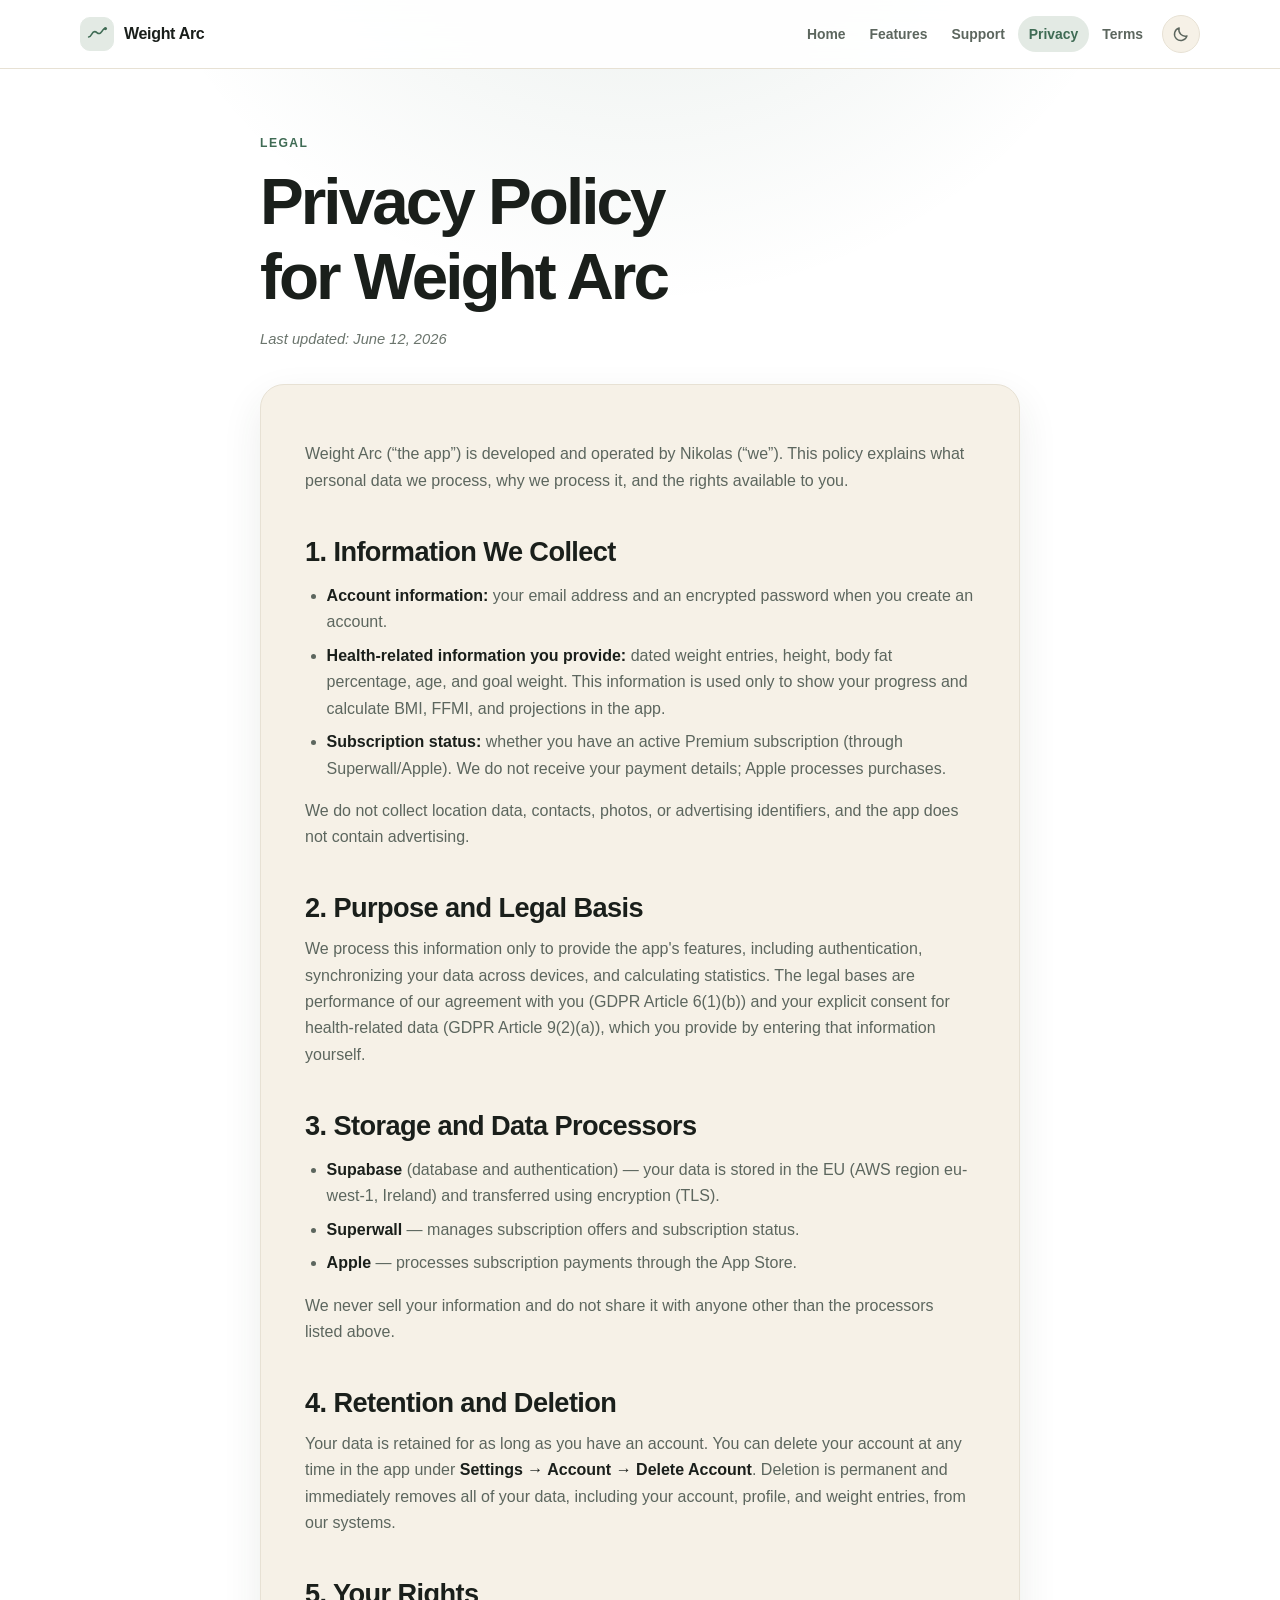
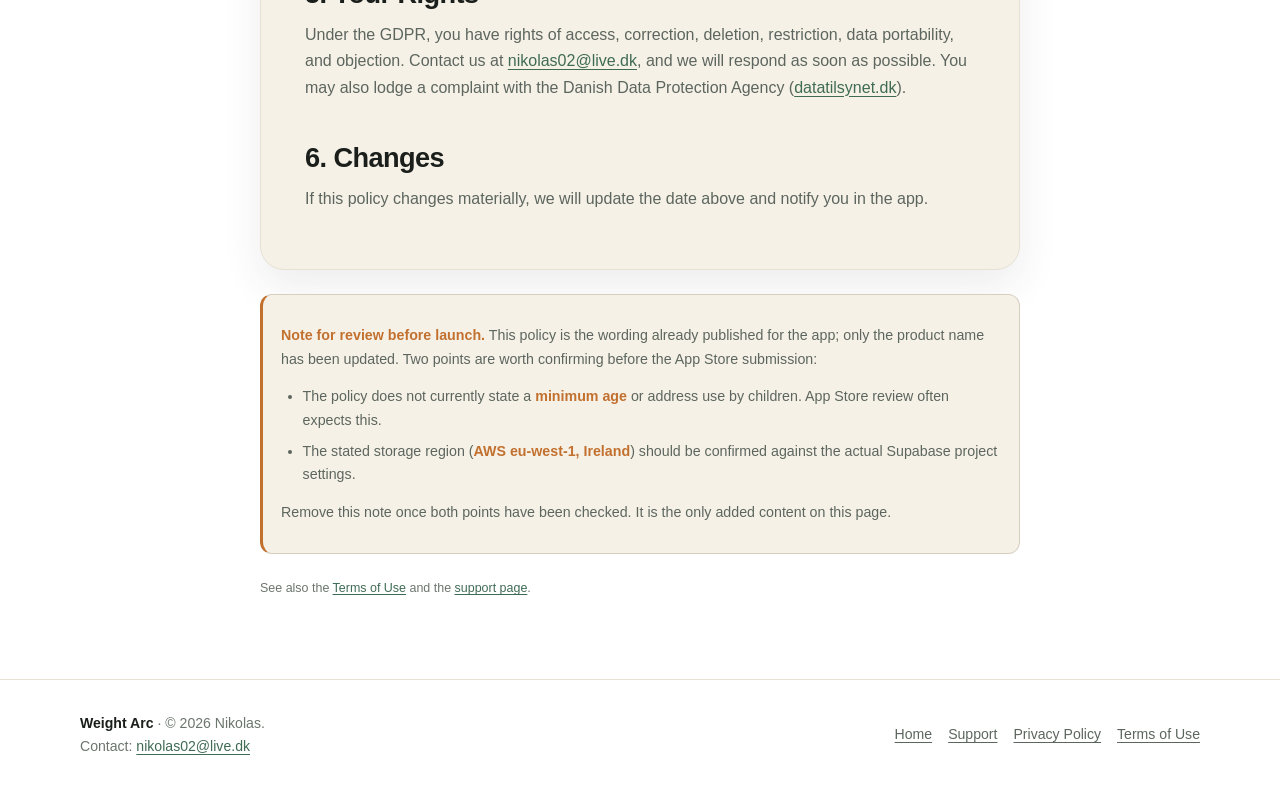
==== privacy/index.html @ 37444457 "Add static website for Weight Arc Builds the public site used for the four App Store Connect URL fie" ====
<!doctype html>
<html lang="en">
<head>
<meta charset="utf-8">
<meta name="viewport" content="width=device-width, initial-scale=1">

<title>Privacy Policy — Weight Arc</title>
<meta name="description" content="How Weight Arc collects, uses, stores and deletes your account information, weight entries and subscription status, and the rights you have over that data.">

<meta name="theme-color" content="#ffffff">
<link rel="canonical" href="https://winter1z.github.io/weight-tracker-website/privacy/">

<meta property="og:type" content="article">
<meta property="og:site_name" content="Weight Arc">
<meta property="og:title" content="Privacy Policy — Weight Arc">
<meta property="og:description" content="How Weight Arc collects, uses, stores and deletes your data, and the rights you have over it.">
<meta property="og:url" content="https://winter1z.github.io/weight-tracker-website/privacy/">
<meta property="og:image" content="https://winter1z.github.io/weight-tracker-website/assets/images/og-image.png">
<meta property="og:image:width" content="1200">
<meta property="og:image:height" content="630">
<meta property="og:image:alt" content="Weight Arc — a rising trend-line mark on a dark background.">

<meta name="twitter:card" content="summary_large_image">
<meta name="twitter:title" content="Privacy Policy — Weight Arc">
<meta name="twitter:description" content="How Weight Arc collects, uses, stores and deletes your data, and the rights you have over it.">
<meta name="twitter:image" content="https://winter1z.github.io/weight-tracker-website/assets/images/og-image.png">

<link rel="icon" href="../assets/images/favicon.svg" type="image/svg+xml">
<link rel="icon" href="../assets/images/favicon-32.png" sizes="32x32" type="image/png">
<link rel="apple-touch-icon" href="../assets/images/apple-touch-icon.png">

<link rel="stylesheet" href="../assets/css/styles.css">

<script>
  (function () {
    try {
      var t = localStorage.getItem("weight-arc-theme");
      if (t === "light" || t === "dark") {
        document.documentElement.setAttribute("data-theme", t);
        var m = document.querySelector('meta[name="theme-color"]');
        if (m) m.setAttribute("content", t === "dark" ? "#0a0c0b" : "#ffffff");
      }
    } catch (e) {}
  })();
</script>
</head>
<body>

<a class="skip-link" href="#main-content">Skip to content</a>

<header class="site-header">
  <div class="header-inner">
    <a class="brand" href="../" aria-label="Weight Arc home">
      <span class="brand-mark" aria-hidden="true">
        <svg viewBox="0 0 40 40" role="presentation">
          <path class="mark-line" d="M6 25 C11 25 11 16 16 16 S21 22 26 18 S30 10 34 11"></path>
          <circle class="mark-dot" cx="34" cy="11" r="2.7"></circle>
        </svg>
      </span>
      <span>Weight Arc</span>
    </a>

    <div class="header-actions">
      <nav class="site-nav" aria-label="Primary">
        <a href="../">Home</a>
        <a href="../#features">Features</a>
        <a href="../support/">Support</a>
        <a href="./" aria-current="page">Privacy</a>
        <a href="../terms/">Terms</a>
      </nav>
      <button class="theme-toggle" type="button" hidden aria-pressed="false" aria-label="Switch to dark appearance">
        <svg class="icon-moon" viewBox="0 0 24 24" aria-hidden="true">
          <path d="M20 14.5A8.5 8.5 0 0 1 9.5 4a8.5 8.5 0 1 0 10.5 10.5z"></path>
        </svg>
        <svg class="icon-sun" viewBox="0 0 24 24" aria-hidden="true">
          <circle cx="12" cy="12" r="4.2"></circle>
          <path d="M12 2.4v2.2M12 19.4v2.2M4.2 12H2M22 12h-2.2M5.9 5.9 4.4 4.4M19.6 19.6l-1.5-1.5M18.1 5.9l1.5-1.5M4.4 19.6l1.5-1.5"></path>
        </svg>
      </button>
    </div>
  </div>
</header>

<main id="main-content" class="prose">

  <p class="eyebrow">Legal</p>
  <h1>Privacy Policy for Weight Arc</h1>
  <!-- CONFIG: privacyEffectiveDate -->
  <p class="updated"><em>Last updated: June 12, 2026</em></p>

  <div class="prose-body">
    <p>
      Weight Arc (&ldquo;the app&rdquo;) is developed and operated by Nikolas
      (&ldquo;we&rdquo;). This policy explains what personal data we process, why
      we process it, and the rights available to you.
    </p>

    <h2>1. Information We Collect</h2>
    <ul>
      <li>
        <strong>Account information:</strong> your email address and an
        encrypted password when you create an account.
      </li>
      <li>
        <strong>Health-related information you provide:</strong> dated weight
        entries, height, body fat percentage, age, and goal weight. This
        information is used only to show your progress and calculate BMI, FFMI,
        and projections in the app.
      </li>
      <li>
        <strong>Subscription status:</strong> whether you have an active Premium
        subscription (through Superwall/Apple). We do not receive your payment
        details; Apple processes purchases.
      </li>
    </ul>
    <p>
      We do not collect location data, contacts, photos, or advertising
      identifiers, and the app does not contain advertising.
    </p>

    <h2>2. Purpose and Legal Basis</h2>
    <p>
      We process this information only to provide the app's features, including
      authentication, synchronizing your data across devices, and calculating
      statistics. The legal bases are performance of our agreement with you
      (GDPR Article 6(1)(b)) and your explicit consent for health-related data
      (GDPR Article 9(2)(a)), which you provide by entering that information
      yourself.
    </p>

    <h2>3. Storage and Data Processors</h2>
    <ul>
      <li>
        <strong>Supabase</strong> (database and authentication) — your data is
        stored in the EU (AWS region eu-west-1, Ireland) and transferred using
        encryption (TLS).
      </li>
      <li>
        <strong>Superwall</strong> — manages subscription offers and
        subscription status.
      </li>
      <li>
        <strong>Apple</strong> — processes subscription payments through the App
        Store.
      </li>
    </ul>
    <p>
      We never sell your information and do not share it with anyone other than
      the processors listed above.
    </p>

    <h2>4. Retention and Deletion</h2>
    <p>
      Your data is retained for as long as you have an account. You can delete
      your account at any time in the app under
      <strong>Settings &rarr; Account &rarr; Delete Account</strong>. Deletion is
      permanent and immediately removes all of your data, including your account,
      profile, and weight entries, from our systems.
    </p>

    <h2>5. Your Rights</h2>
    <p>
      Under the GDPR, you have rights of access, correction, deletion,
      restriction, data portability, and objection. Contact us at
      <a href="mailto:nikolas02@live.dk">nikolas02@live.dk</a>, and we will
      respond as soon as possible. You may also lodge a complaint with the Danish
      Data Protection Agency
      (<a href="https://www.datatilsynet.dk" rel="noopener">datatilsynet.dk</a>).
    </p>

    <h2>6. Changes</h2>
    <p>
      If this policy changes materially, we will update the date above and notify
      you in the app.
    </p>
  </div>

  <!--
    REVIEW NOTE — visible on purpose. This wording is carried over from the
    policy already published by the app's `legal` Supabase function, with only
    the product name updated. The gaps listed below were NOT invented here,
    because inventing them would create claims the app does not support.
  -->
  <div class="review-note">
    <p>
      <strong>Note for review before launch.</strong> This policy is the wording
      already published for the app; only the product name has been updated. Two
      points are worth confirming before the App Store submission:
    </p>
    <ul>
      <li>
        The policy does not currently state a <strong>minimum age</strong> or
        address use by children. App Store review often expects this.
      </li>
      <li>
        The stated storage region (<strong>AWS eu-west-1, Ireland</strong>)
        should be confirmed against the actual Supabase project settings.
      </li>
    </ul>
    <p>
      Remove this note once both points have been checked. It is the only added
      content on this page.
    </p>
  </div>

  <p class="figure-note" style="text-align: left; margin-top: 24px;">
    See also the <a href="../terms/">Terms of Use</a> and the
    <a href="../support/">support page</a>.
  </p>

</main>

<footer class="site-footer">
  <div class="footer-inner">
    <!-- CONFIG: appName, developerName, copyrightYear, supportEmail -->
    <p class="copyright">
      <span class="footer-brand">Weight Arc</span> &middot; &copy; 2026 Nikolas.<br>
      Contact: <a href="mailto:nikolas02@live.dk?subject=Weight%20Arc%20Support%20Request">nikolas02@live.dk</a>
    </p>
    <nav class="footer-links" aria-label="Footer">
      <a href="../">Home</a>
      <a href="../support/">Support</a>
      <a href="./">Privacy Policy</a>
      <a href="../terms/">Terms of Use</a>
    </nav>
  </div>
</footer>

<script src="../assets/js/site.js" defer></script>
</body>
</html>
---- assets/css/styles.css ----
/* ==========================================================================
   Weight Arc — shared design system
   --------------------------------------------------------------------------
   Colour tokens, radii and spacing are taken from the app's own theme file
   (constants/theme.ts) so the site reads as the same product as the app.

   Theming strategy:
     :root                      -> light palette (default)
     prefers-color-scheme: dark -> dark palette, unless the visitor has
                                   explicitly chosen light via the toggle
     [data-theme="…"]           -> explicit visitor choice, always wins
   The site is fully styled and readable with JavaScript disabled; the toggle
   is progressive enhancement only.
   ========================================================================== */

/* --------------------------------------------------------------------------
   1. Design tokens
   -------------------------------------------------------------------------- */

:root {
  color-scheme: light;

  /* Light palette — app LightColors: white + warm sand, Nordic pine accent */
  --bg: #ffffff;
  --surface: #f6f1e7;          /* app card: light sand/beige */
  --surface-raised: #eef3ef;
  --accent: #3f6b54;           /* app accent: nordic pine */
  --accent-hover: #315842;
  --accent-soft: #e3eae4;      /* app accentMuted */
  --accent-line: #5c8a70;      /* app accentLight: chart line */
  --on-accent: #ffffff;
  --sage: #748c7c;
  --text: #1a1f1b;
  --muted: #5c665e;            /* app textSecondary */
  --quiet: #6b756d;
  --border: #e7e1d4;           /* app border */
  --border-strong: #d6cfbf;
  --warning: #c2702e;
  --glow: rgba(63, 107, 84, 0.14);
  --shadow: 0 16px 40px rgba(45, 55, 48, 0.09);
  --shadow-lift: 0 22px 55px rgba(45, 55, 48, 0.13);

  /* Radii — app Radius scale (8 / 12 / 16 / 24) */
  --radius-sm: 8px;
  --radius-md: 12px;
  --radius-lg: 16px;
  --radius-xl: 24px;
  --radius-pill: 999px;

  /* Spacing — app Spacing scale (4 / 8 / 16 / 24 / 32 / 48) */
  --space-xs: 4px;
  --space-sm: 8px;
  --space-md: 16px;
  --space-lg: 24px;
  --space-xl: 32px;
  --space-xxl: 48px;

  --page: 1120px;
  --prose: 760px;

  --font: -apple-system, BlinkMacSystemFont, "SF Pro Display", "Segoe UI",
    Roboto, "Helvetica Neue", Arial, sans-serif;
}

/* Dark palette — app DarkColors: near-black with a hint of green, mint accent */
@media (prefers-color-scheme: dark) {
  :root:not([data-theme="light"]) {
    color-scheme: dark;
    --bg: #0a0c0b;
    --surface: #121613;
    --surface-raised: #172019;
    --accent: #5fd68a;
    --accent-hover: #78e39c;
    --accent-soft: #16271d;
    --accent-line: #5fd68a;
    --on-accent: #07100a;
    --sage: #9bc4a8;
    --text: #f2f4f2;
    --muted: #9aa49c;
    --quiet: #8a948c;
    --border: #263029;
    --border-strong: #334036;
    --warning: #e8975f;
    --glow: rgba(95, 214, 138, 0.28);
    --shadow: 0 18px 50px rgba(0, 0, 0, 0.34);
    --shadow-lift: 0 24px 60px rgba(0, 0, 0, 0.45);
  }
}

:root[data-theme="dark"] {
  color-scheme: dark;
  --bg: #0a0c0b;
  --surface: #121613;
  --surface-raised: #172019;
  --accent: #5fd68a;
  --accent-hover: #78e39c;
  --accent-soft: #16271d;
  --accent-line: #5fd68a;
  --on-accent: #07100a;
  --sage: #9bc4a8;
  --text: #f2f4f2;
  --muted: #9aa49c;
  --quiet: #8a948c;
  --border: #263029;
  --border-strong: #334036;
  --warning: #e8975f;
  --glow: rgba(95, 214, 138, 0.28);
  --shadow: 0 18px 50px rgba(0, 0, 0, 0.34);
  --shadow-lift: 0 24px 60px rgba(0, 0, 0, 0.45);
}

/* --------------------------------------------------------------------------
   2. Base
   -------------------------------------------------------------------------- */

*,
*::before,
*::after {
  box-sizing: border-box;
}

html {
  -webkit-text-size-adjust: 100%;
  scroll-behavior: smooth;
  scroll-padding-top: 84px;
}

body {
  margin: 0;
  min-height: 100vh;
  background:
    radial-gradient(circle at 50% -10%, var(--glow), transparent 34rem),
    var(--bg);
  color: var(--text);
  font-family: var(--font);
  font-size: 16px;
  line-height: 1.65;
  text-rendering: optimizeLegibility;
  -webkit-font-smoothing: antialiased;
}

img,
svg {
  display: block;
  max-width: 100%;
}

a {
  color: var(--accent);
  text-underline-offset: 0.2em;
}

a:hover {
  color: var(--sage);
}

/* Visible keyboard focus on every interactive element */
a:focus-visible,
button:focus-visible,
summary:focus-visible,
[tabindex]:focus-visible {
  outline: 3px solid var(--accent);
  outline-offset: 3px;
  border-radius: var(--radius-sm);
}

::selection {
  background: var(--accent-soft);
  color: var(--text);
}

.skip-link {
  position: fixed;
  top: 10px;
  left: 10px;
  z-index: 50;
  padding: 10px 14px;
  border-radius: var(--radius-md);
  background: var(--accent);
  color: var(--on-accent);
  font-weight: 700;
  text-decoration: none;
  transform: translateY(-180%);
}

.skip-link:focus {
  color: var(--on-accent);
  transform: translateY(0);
}

.visually-hidden {
  position: absolute;
  width: 1px;
  height: 1px;
  margin: -1px;
  padding: 0;
  overflow: hidden;
  clip: rect(0 0 0 0);
  clip-path: inset(50%);
  white-space: nowrap;
}

/* --------------------------------------------------------------------------
   3. Typography
   -------------------------------------------------------------------------- */

h1,
h2,
h3 {
  color: var(--text);
  line-height: 1.14;
  text-wrap: balance;
}

h1 {
  margin: 0;
  font-size: clamp(2.25rem, 7vw, 4.1rem);
  font-weight: 650;
  letter-spacing: -0.045em;
}

h2 {
  margin: 2.6rem 0 0.8rem;
  font-size: clamp(1.35rem, 3vw, 1.7rem);
  font-weight: 680;
  letter-spacing: -0.022em;
}

h3 {
  margin: 0 0 0.4rem;
  font-size: 1.02rem;
  font-weight: 720;
  letter-spacing: -0.012em;
}

p {
  margin: 0.8rem 0;
}

ul,
ol {
  padding-left: 1.35rem;
}

li + li {
  margin-top: 0.45rem;
}

strong {
  color: var(--text);
  font-weight: 680;
}

.eyebrow {
  margin: 0 0 12px;
  color: var(--accent);
  font-size: 0.76rem;
  font-weight: 800;
  letter-spacing: 0.12em;
  text-transform: uppercase;
}

.lede {
  max-width: 62ch;
  margin: 22px 0 0;
  color: var(--muted);
  font-size: clamp(1.05rem, 2.2vw, 1.2rem);
}

.updated {
  color: var(--quiet);
  font-size: 0.92rem;
}

/* --------------------------------------------------------------------------
   4. Header & navigation
   -------------------------------------------------------------------------- */

.site-header {
  position: sticky;
  top: 0;
  z-index: 20;
  border-bottom: 1px solid var(--border);
  background: color-mix(in srgb, var(--bg) 88%, transparent);
  backdrop-filter: blur(18px);
}

@supports not (background: color-mix(in srgb, red 50%, blue)) {
  .site-header {
    background: var(--bg);
  }
}

.header-inner {
  width: min(calc(100% - 32px), var(--page));
  min-height: 68px;
  margin: 0 auto;
  display: flex;
  align-items: center;
  justify-content: space-between;
  gap: var(--space-lg);
}

.brand {
  display: inline-flex;
  align-items: center;
  gap: 10px;
  color: var(--text);
  font-weight: 720;
  letter-spacing: -0.02em;
  text-decoration: none;
  white-space: nowrap;
}

.brand:hover {
  color: var(--text);
}

.brand-mark {
  display: grid;
  width: 34px;
  height: 34px;
  flex: 0 0 auto;
  place-items: center;
  border: 1px solid var(--accent-soft);
  border-radius: 10px;
  background: var(--accent-soft);
}

.brand-mark svg {
  width: 24px;
  height: 24px;
}

.mark-line {
  fill: none;
  stroke: var(--accent);
  stroke-width: 2.6;
  stroke-linecap: round;
  stroke-linejoin: round;
}

.mark-dot {
  fill: var(--accent);
}

.header-actions {
  display: flex;
  align-items: center;
  gap: var(--space-sm);
}

/* Scrolling pill nav — works with zero JavaScript on every screen size */
.site-nav {
  display: flex;
  align-items: center;
  gap: 2px;
}

.site-nav a {
  padding: 7px 11px;
  border-radius: var(--radius-pill);
  color: var(--muted);
  font-size: 0.87rem;
  font-weight: 650;
  text-decoration: none;
  white-space: nowrap;
}

.site-nav a:hover {
  background: var(--surface);
  color: var(--text);
}

.site-nav a[aria-current="page"] {
  background: var(--accent-soft);
  color: var(--accent);
}

.theme-toggle {
  display: grid;
  width: 38px;
  height: 38px;
  flex: 0 0 auto;
  place-items: center;
  padding: 0;
  border: 1px solid var(--border);
  border-radius: var(--radius-pill);
  background: var(--surface);
  color: var(--muted);
  cursor: pointer;
}

.theme-toggle:hover {
  border-color: var(--border-strong);
  color: var(--text);
}

.theme-toggle svg {
  width: 18px;
  height: 18px;
  fill: none;
  stroke: currentColor;
  stroke-width: 1.9;
  stroke-linecap: round;
  stroke-linejoin: round;
}

.theme-toggle[hidden] {
  display: none;
}

/* Only one of the two icons is shown, depending on the resolved theme */
.icon-sun {
  display: none;
}

:root[data-theme="dark"] .icon-sun {
  display: block;
}

:root[data-theme="dark"] .icon-moon {
  display: none;
}

@media (prefers-color-scheme: dark) {
  :root:not([data-theme="light"]) .icon-sun {
    display: block;
  }

  :root:not([data-theme="light"]) .icon-moon {
    display: none;
  }
}

/* --------------------------------------------------------------------------
   5. Layout
   -------------------------------------------------------------------------- */

main {
  width: min(calc(100% - 32px), var(--page));
  margin: 0 auto;
  padding: 56px 0 80px;
}

main.prose {
  width: min(calc(100% - 32px), var(--prose));
}

.section {
  padding-top: clamp(56px, 9vw, 92px);
}

.section-heading {
  max-width: 66ch;
}

.section-heading h2 {
  margin-top: 0;
  font-size: clamp(1.85rem, 4.5vw, 2.9rem);
  font-weight: 650;
  letter-spacing: -0.035em;
}

.section-heading p {
  color: var(--muted);
  font-size: 1.03rem;
}

/* --------------------------------------------------------------------------
   6. Buttons
   -------------------------------------------------------------------------- */

.hero-actions {
  display: flex;
  flex-wrap: wrap;
  align-items: center;
  gap: 12px;
  margin-top: 30px;
}

.button {
  display: inline-flex;
  min-height: 48px;
  align-items: center;
  justify-content: center;
  padding: 11px 20px;
  border: 1px solid var(--border);
  border-radius: 14px;
  background: var(--surface);
  color: var(--text);
  font-weight: 700;
  text-decoration: none;
}

.button:hover {
  border-color: var(--sage);
  background: var(--surface-raised);
  color: var(--text);
}

.button.primary {
  border-color: var(--accent);
  background: var(--accent);
  color: var(--on-accent);
}

.button.primary:hover {
  border-color: var(--accent-hover);
  background: var(--accent-hover);
  color: var(--on-accent);
}

/*
  Non-clickable App Store status label. The app has no public App Store URL
  yet, so the site never renders a fake store link.
  CONFIG: when the listing goes live, replace the `.store-badge` span in
  index.html with a real <a class="button primary"> — see README.
*/
.store-badge {
  display: inline-flex;
  min-height: 48px;
  align-items: center;
  gap: 9px;
  padding: 11px 20px;
  border: 1px dashed var(--border-strong);
  border-radius: 14px;
  background: var(--surface);
  color: var(--muted);
  font-weight: 700;
}

.store-badge svg {
  width: 17px;
  height: 17px;
  flex: 0 0 auto;
  fill: currentColor;
}

/* --------------------------------------------------------------------------
   7. Hero
   -------------------------------------------------------------------------- */

.hero {
  display: grid;
  grid-template-columns: 1fr;
  align-items: center;
  gap: clamp(36px, 6vw, 80px);
}

.hero-copy {
  padding: 8px 0;
}

.hero-app-icon {
  display: grid;
  width: 68px;
  height: 68px;
  place-items: center;
  margin-bottom: var(--space-lg);
  border: 1px solid var(--border);
  border-radius: 18px;
  background: var(--accent-soft);
  box-shadow: var(--shadow);
}

.hero-app-icon svg {
  width: 44px;
  height: 44px;
}

/* Illustrative trend card — clearly labelled, never presented as a screenshot */
.signal-card {
  position: relative;
  min-height: 352px;
  overflow: hidden;
  padding: 26px;
  border: 1px solid var(--border);
  border-radius: 28px;
  background: linear-gradient(150deg, var(--surface-raised), var(--surface));
  box-shadow: var(--shadow-lift);
}

.signal-card::after {
  content: "";
  position: absolute;
  inset: auto -20% -45% 20%;
  height: 270px;
  border-radius: 50%;
  background: var(--glow);
  filter: blur(45px);
}

.signal-label {
  color: var(--muted);
  font-size: 0.76rem;
  font-weight: 750;
  letter-spacing: 0.09em;
}

.signal-value {
  margin-top: 6px;
  font-size: clamp(3.4rem, 10vw, 5.6rem);
  line-height: 1;
  font-weight: 560;
  letter-spacing: -0.06em;
  font-variant-numeric: tabular-nums;
}

.signal-unit {
  color: var(--muted);
  font-size: 1.05rem;
  font-weight: 500;
  letter-spacing: 0;
}

.signal-trend {
  margin-top: 10px;
  color: var(--accent);
  font-size: 0.9rem;
  font-weight: 700;
}

.signal-chart {
  position: absolute;
  z-index: 1;
  inset: auto 22px 26px;
  /* The gradient stops use currentColor, which resolves against the <svg>
     itself — the gradient lives in <defs> and does not inherit from <g>. */
  color: var(--accent-line);
}

.signal-chart .line {
  fill: none;
  stroke: var(--accent-line);
  stroke-width: 3;
  stroke-linecap: round;
  stroke-linejoin: round;
}

.signal-chart .area {
  fill: url(#signal-fill);
  stroke: none;
}

.signal-chart .point {
  fill: var(--accent-line);
  stroke: var(--surface);
  stroke-width: 3;
}

.figure-note {
  margin: 12px 0 0;
  color: var(--quiet);
  font-size: 0.78rem;
  text-align: center;
}

/* --------------------------------------------------------------------------
   8. Cards & grids
   -------------------------------------------------------------------------- */

.feature-grid {
  display: grid;
  grid-template-columns: 1fr;
  gap: 14px;
  margin-top: 32px;
}

.feature {
  padding: 24px;
  border: 1px solid var(--border);
  border-radius: var(--radius-xl);
  background: var(--surface);
}

.feature-icon {
  display: grid;
  width: 40px;
  height: 40px;
  place-items: center;
  margin-bottom: 20px;
  border-radius: var(--radius-md);
  background: var(--accent-soft);
}

.feature-icon svg {
  width: 21px;
  height: 21px;
  fill: none;
  stroke: var(--accent);
  stroke-width: 2;
  stroke-linecap: round;
  stroke-linejoin: round;
}

.feature p {
  margin-bottom: 0;
  color: var(--muted);
  font-size: 0.94rem;
}

.tag {
  display: inline-block;
  margin-left: 8px;
  padding: 2px 9px;
  border-radius: var(--radius-pill);
  background: var(--accent-soft);
  color: var(--accent);
  font-size: 0.66rem;
  font-weight: 800;
  letter-spacing: 0.07em;
  text-transform: uppercase;
  vertical-align: middle;
}

/* Steps */
.step-grid {
  display: grid;
  grid-template-columns: 1fr;
  gap: 14px;
  margin-top: 32px;
  padding: 0;
  list-style: none;
  counter-reset: step;
}

.step {
  position: relative;
  padding: 24px;
  border: 1px solid var(--border);
  border-radius: var(--radius-xl);
  background: var(--surface);
}

.step-index {
  display: inline-grid;
  width: 32px;
  height: 32px;
  place-items: center;
  margin-bottom: 18px;
  border-radius: 10px;
  background: var(--accent-soft);
  color: var(--accent);
  font-size: 0.8rem;
  font-weight: 800;
  font-variant-numeric: tabular-nums;
}

.step p {
  margin-bottom: 0;
  color: var(--muted);
  font-size: 0.94rem;
}

/* Screenshot placeholders — no <img> is rendered until real files exist,
   so the published page never shows a broken image. */
.shot-grid {
  display: grid;
  grid-template-columns: 1fr;
  gap: 18px;
  margin-top: 32px;
}

.shot {
  display: flex;
  width: 100%;
  max-width: 280px;
  align-items: center;
  justify-content: center;
  margin: 0 auto;
  /* Deliberately not the 390:844 phone ratio — these are placeholders, and
     full-height phone frames would leave a very long empty page on mobile.
     Real screenshots use .shot-image and keep their own aspect ratio. */
  aspect-ratio: 3 / 4;
  padding: 20px;
  border: 1px dashed var(--border-strong);
  border-radius: 34px;
  background:
    linear-gradient(var(--glow) 1px, transparent 1px),
    linear-gradient(90deg, var(--glow) 1px, transparent 1px),
    var(--surface);
  background-size: 28px 28px;
  text-align: center;
}

.shot-inner {
  max-width: 100%;
}

.shot-screen {
  display: block;
  color: var(--text);
  font-size: 0.98rem;
  font-weight: 700;
}

.shot-file {
  display: block;
  margin-top: 8px;
  overflow-wrap: anywhere;
  color: var(--quiet);
  font-family: ui-monospace, SFMono-Regular, "SF Mono", Menlo, Consolas, monospace;
  font-size: 0.74rem;
}

/* Real screenshots, once dropped in, use this class instead of .shot */
.shot-image {
  width: 100%;
  height: auto;
  border: 1px solid var(--border);
  border-radius: 34px;
  box-shadow: var(--shadow-lift);
}

.note {
  margin-top: 20px;
  padding: 14px 18px;
  border: 1px solid var(--border);
  border-left: 3px solid var(--accent);
  border-radius: var(--radius-md);
  background: var(--surface);
  color: var(--muted);
  font-size: 0.9rem;
}

.note p {
  margin: 0;
}

.note p + p {
  margin-top: 0.6rem;
}

/* Split callouts */
.split-section {
  display: grid;
  grid-template-columns: 1fr;
  gap: 16px;
}

.callout {
  padding: clamp(24px, 5vw, 40px);
  border: 1px solid var(--border);
  border-radius: var(--radius-xl);
  background: var(--surface);
}

.callout h2 {
  margin-top: 0;
  font-size: clamp(1.35rem, 3vw, 1.75rem);
}

.callout p {
  color: var(--muted);
}

.callout ul {
  color: var(--muted);
  font-size: 0.94rem;
}

.callout .button {
  margin-top: 12px;
  background: var(--bg);
}

/* --------------------------------------------------------------------------
   9. Prose pages (privacy / terms)
   -------------------------------------------------------------------------- */

.prose-body {
  margin-top: 32px;
  padding: clamp(22px, 5vw, 44px);
  border: 1px solid var(--border);
  border-radius: var(--radius-xl);
  background: var(--surface);
  box-shadow: var(--shadow);
}

.prose-body > h2:first-child {
  margin-top: 0;
}

.prose-body p,
.prose-body li {
  color: var(--muted);
}

.prose-body h2 {
  color: var(--text);
}

.review-note {
  margin: 24px 0 0;
  padding: 16px 18px;
  border: 1px solid var(--border-strong);
  border-left: 3px solid var(--warning);
  border-radius: var(--radius-md);
  background: var(--surface);
  color: var(--muted);
  font-size: 0.89rem;
}

.review-note strong {
  color: var(--warning);
}

/* --------------------------------------------------------------------------
   10. Support page
   -------------------------------------------------------------------------- */

.support-hero {
  display: grid;
  grid-template-columns: 1fr;
  align-items: end;
  gap: 32px;
}

.contact-card {
  padding: 24px;
  border: 1px solid var(--border);
  border-radius: var(--radius-xl);
  background: var(--surface);
}

.contact-card p {
  margin-bottom: 0;
  color: var(--muted);
  font-size: 0.9rem;
}

.contact-address {
  display: block;
  overflow-wrap: anywhere;
  color: var(--accent);
  font-size: 1.05rem;
  font-weight: 720;
}

.faq-grid {
  display: grid;
  grid-template-columns: 1fr;
  gap: 12px;
  margin-top: 30px;
}

details {
  padding: 0 20px;
  border: 1px solid var(--border);
  border-radius: var(--radius-lg);
  background: var(--surface);
}

details[open] {
  border-color: var(--border-strong);
}

summary {
  padding: 17px 8px 17px 0;
  color: var(--text);
  font-weight: 700;
  cursor: pointer;
}

summary::marker {
  color: var(--accent);
}

details p,
details ol,
details ul {
  color: var(--muted);
  font-size: 0.94rem;
}

details > :last-child {
  margin-bottom: 20px;
}

.contact-section {
  margin-top: 64px;
  padding: clamp(24px, 6vw, 46px);
  border: 1px solid var(--accent-soft);
  border-radius: var(--radius-xl);
  background: var(--accent-soft);
}

.contact-section h2 {
  margin-top: 0;
}

.contact-section p {
  max-width: 70ch;
  color: var(--muted);
}

.contact-section .button {
  background: var(--bg);
}

.contact-section .button.primary {
  background: var(--accent);
}

/* --------------------------------------------------------------------------
   11. Footer
   -------------------------------------------------------------------------- */

.site-footer {
  border-top: 1px solid var(--border);
  color: var(--quiet);
}

.footer-inner {
  width: min(calc(100% - 32px), var(--page));
  margin: 0 auto;
  padding: 32px 0 44px;
  display: flex;
  flex-direction: column;
  justify-content: space-between;
  gap: var(--space-md);
}

.footer-brand {
  color: var(--text);
  font-weight: 700;
}

.footer-links {
  display: flex;
  flex-wrap: wrap;
  gap: 16px;
}

.footer-links a {
  color: var(--muted);
  font-size: 0.88rem;
}

.copyright {
  margin: 0;
  font-size: 0.88rem;
}

/* --------------------------------------------------------------------------
   12. Responsive — mobile first, widen from here
   -------------------------------------------------------------------------- */

@media (max-width: 700px) {
  .header-inner {
    min-height: 0;
    flex-direction: column;
    align-items: stretch;
    gap: 8px;
    padding: 12px 0;
  }

  .site-header {
    position: static;
  }

  .header-actions {
    justify-content: space-between;
  }

  .site-nav {
    overflow-x: auto;
    padding-bottom: 2px;
    scrollbar-width: none;
  }

  .site-nav::-webkit-scrollbar {
    display: none;
  }

  main {
    padding-top: 40px;
  }
}

@media (min-width: 640px) {
  .feature-grid,
  .step-grid,
  .shot-grid {
    grid-template-columns: repeat(2, minmax(0, 1fr));
  }

  .footer-inner {
    flex-direction: row;
    align-items: center;
  }
}

@media (min-width: 900px) {
  main {
    padding-top: 64px;
  }

  .hero {
    grid-template-columns: minmax(0, 1.05fr) minmax(300px, 0.95fr);
    min-height: 480px;
  }

  .support-hero {
    grid-template-columns: 1.15fr 0.85fr;
  }

  .feature-grid,
  .step-grid,
  .shot-grid {
    grid-template-columns: repeat(3, minmax(0, 1fr));
  }

  .faq-grid,
  .split-section {
    grid-template-columns: repeat(2, minmax(0, 1fr));
  }
}

/* --------------------------------------------------------------------------
   13. Motion
   -------------------------------------------------------------------------- */

@media (prefers-reduced-motion: reduce) {
  html {
    scroll-behavior: auto;
  }

  *,
  *::before,
  *::after {
    scroll-behavior: auto !important;
    transition-duration: 0.01ms !important;
    animation-duration: 0.01ms !important;
    animation-iteration-count: 1 !important;
  }
}

/* --------------------------------------------------------------------------
   14. Print
   -------------------------------------------------------------------------- */

@media print {
  .site-header,
  .site-footer,
  .skip-link,
  .theme-toggle {
    display: none;
  }

  body {
    background: #ffffff;
    color: #000000;
  }

  .prose-body {
    border: 0;
    box-shadow: none;
  }
}
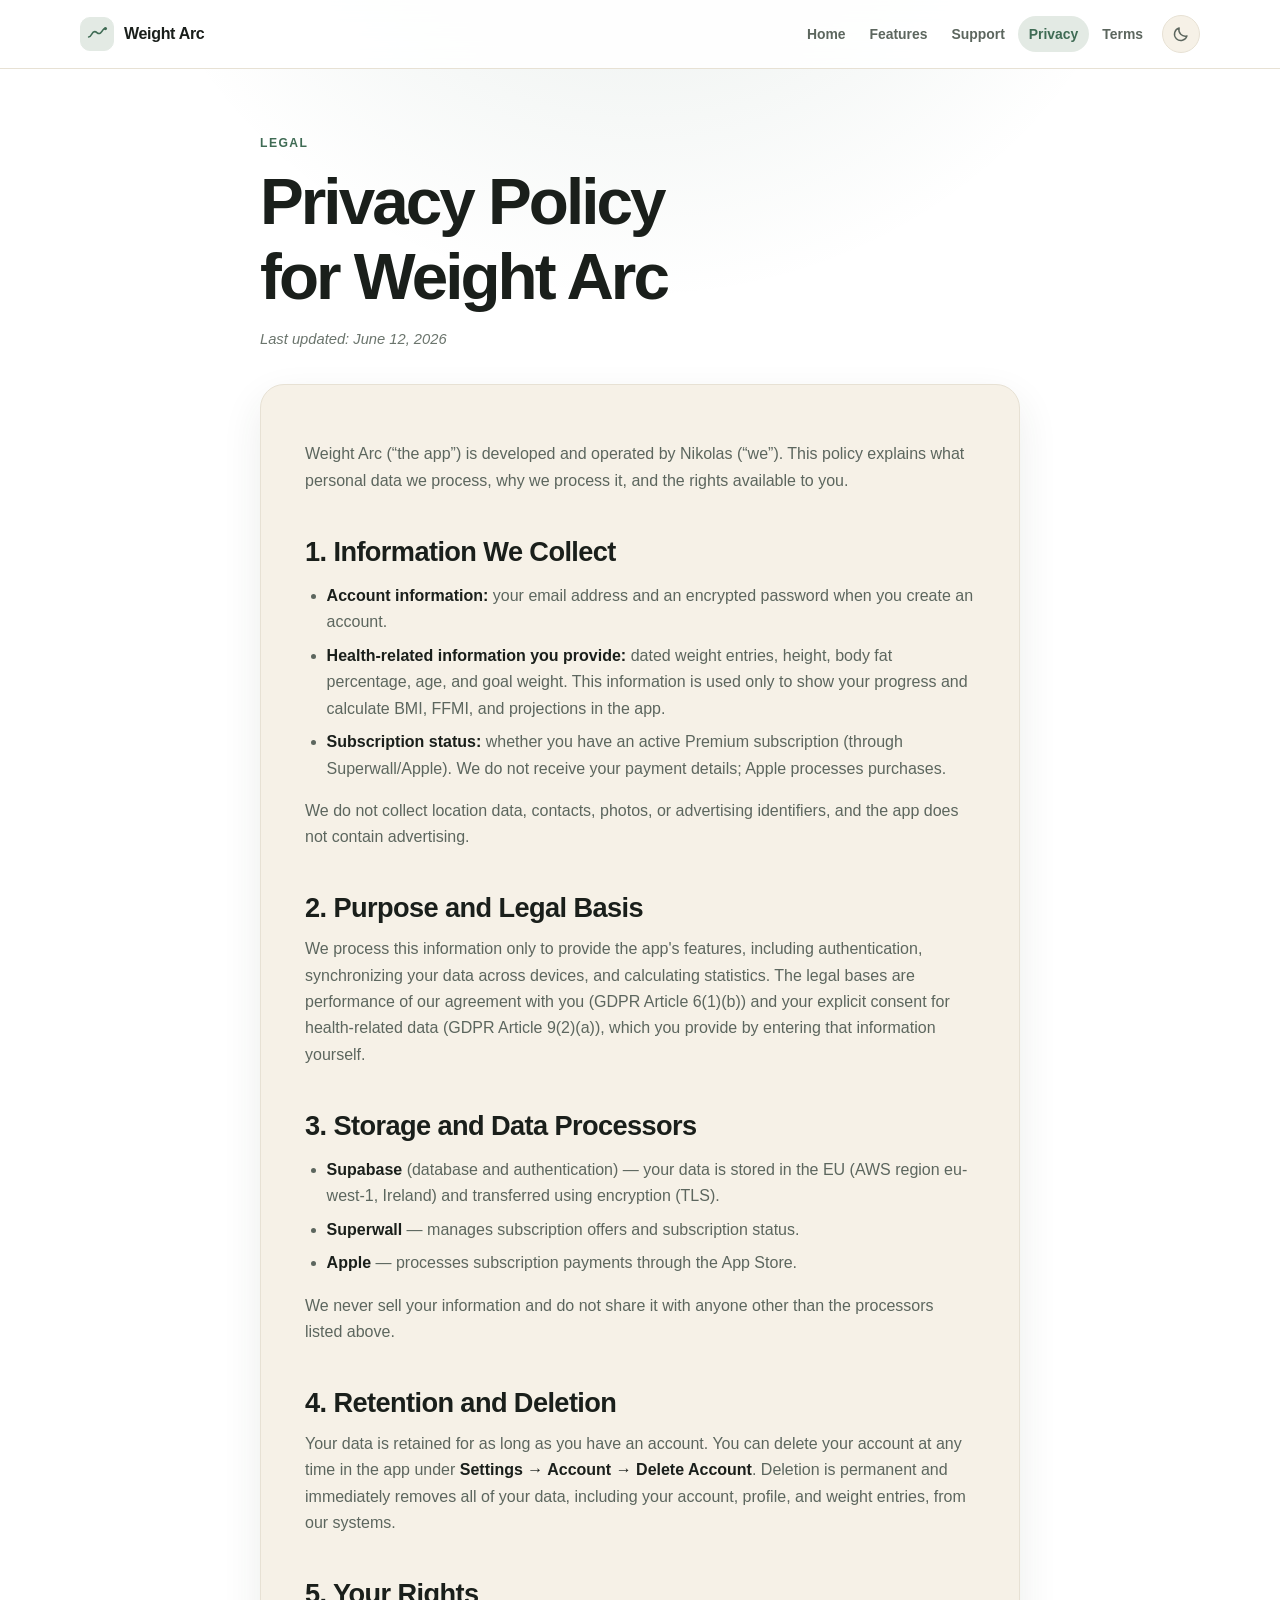
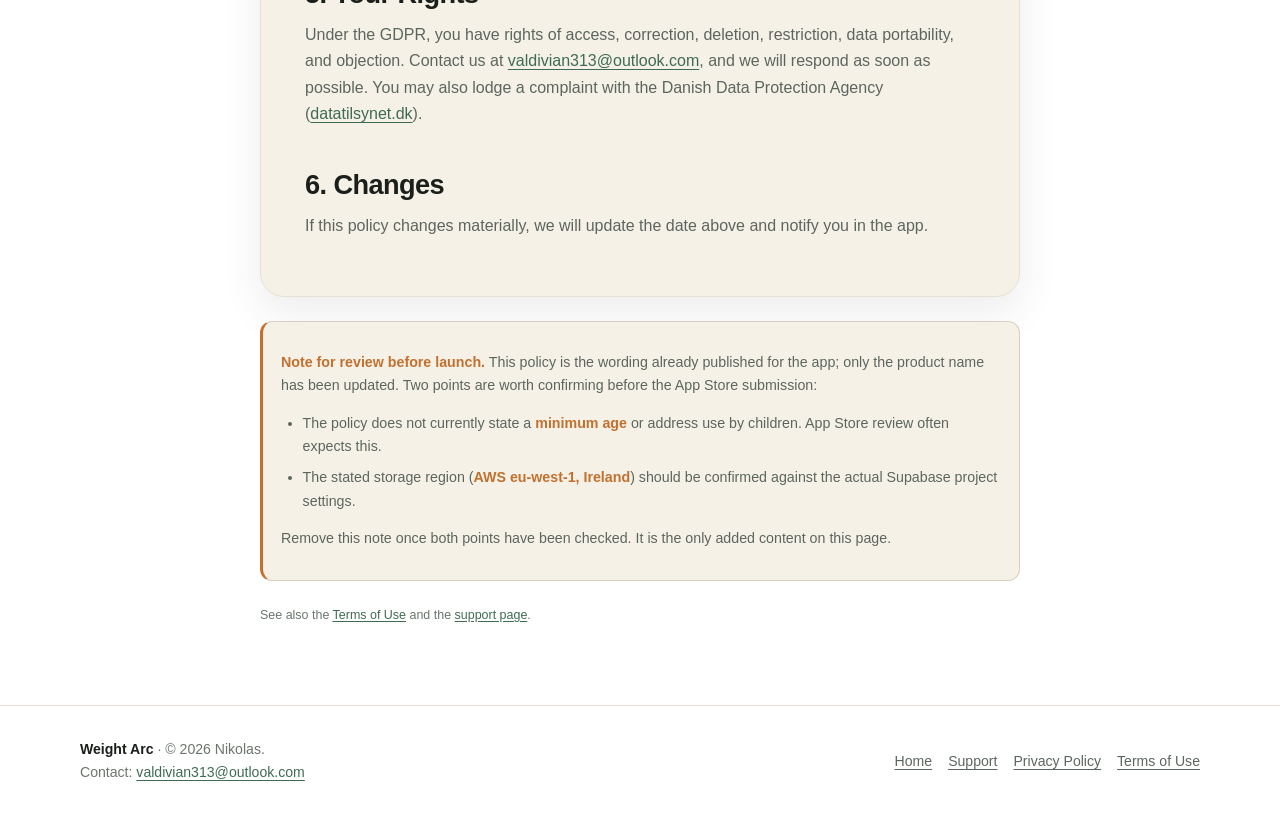
==== commit 7b8e536e: "Update support email to valdivian313@outlook.com Replaces the previous address across all pages, the" ====
--- a/privacy/index.html
+++ b/privacy/index.html
@@ -162,7 +162,7 @@
     <p>
       Under the GDPR, you have rights of access, correction, deletion,
       restriction, data portability, and objection. Contact us at
-      <a href="mailto:nikolas02@live.dk">nikolas02@live.dk</a>, and we will
+      <a href="mailto:valdivian313@outlook.com">valdivian313@outlook.com</a>, and we will
       respond as soon as possible. You may also lodge a complaint with the Danish
       Data Protection Agency
       (<a href="https://www.datatilsynet.dk" rel="noopener">datatilsynet.dk</a>).
@@ -215,7 +215,7 @@
     <!-- CONFIG: appName, developerName, copyrightYear, supportEmail -->
     <p class="copyright">
       <span class="footer-brand">Weight Arc</span> &middot; &copy; 2026 Nikolas.<br>
-      Contact: <a href="mailto:nikolas02@live.dk?subject=Weight%20Arc%20Support%20Request">nikolas02@live.dk</a>
+      Contact: <a href="mailto:valdivian313@outlook.com?subject=Weight%20Arc%20Support%20Request">valdivian313@outlook.com</a>
     </p>
     <nav class="footer-links" aria-label="Footer">
       <a href="../">Home</a>
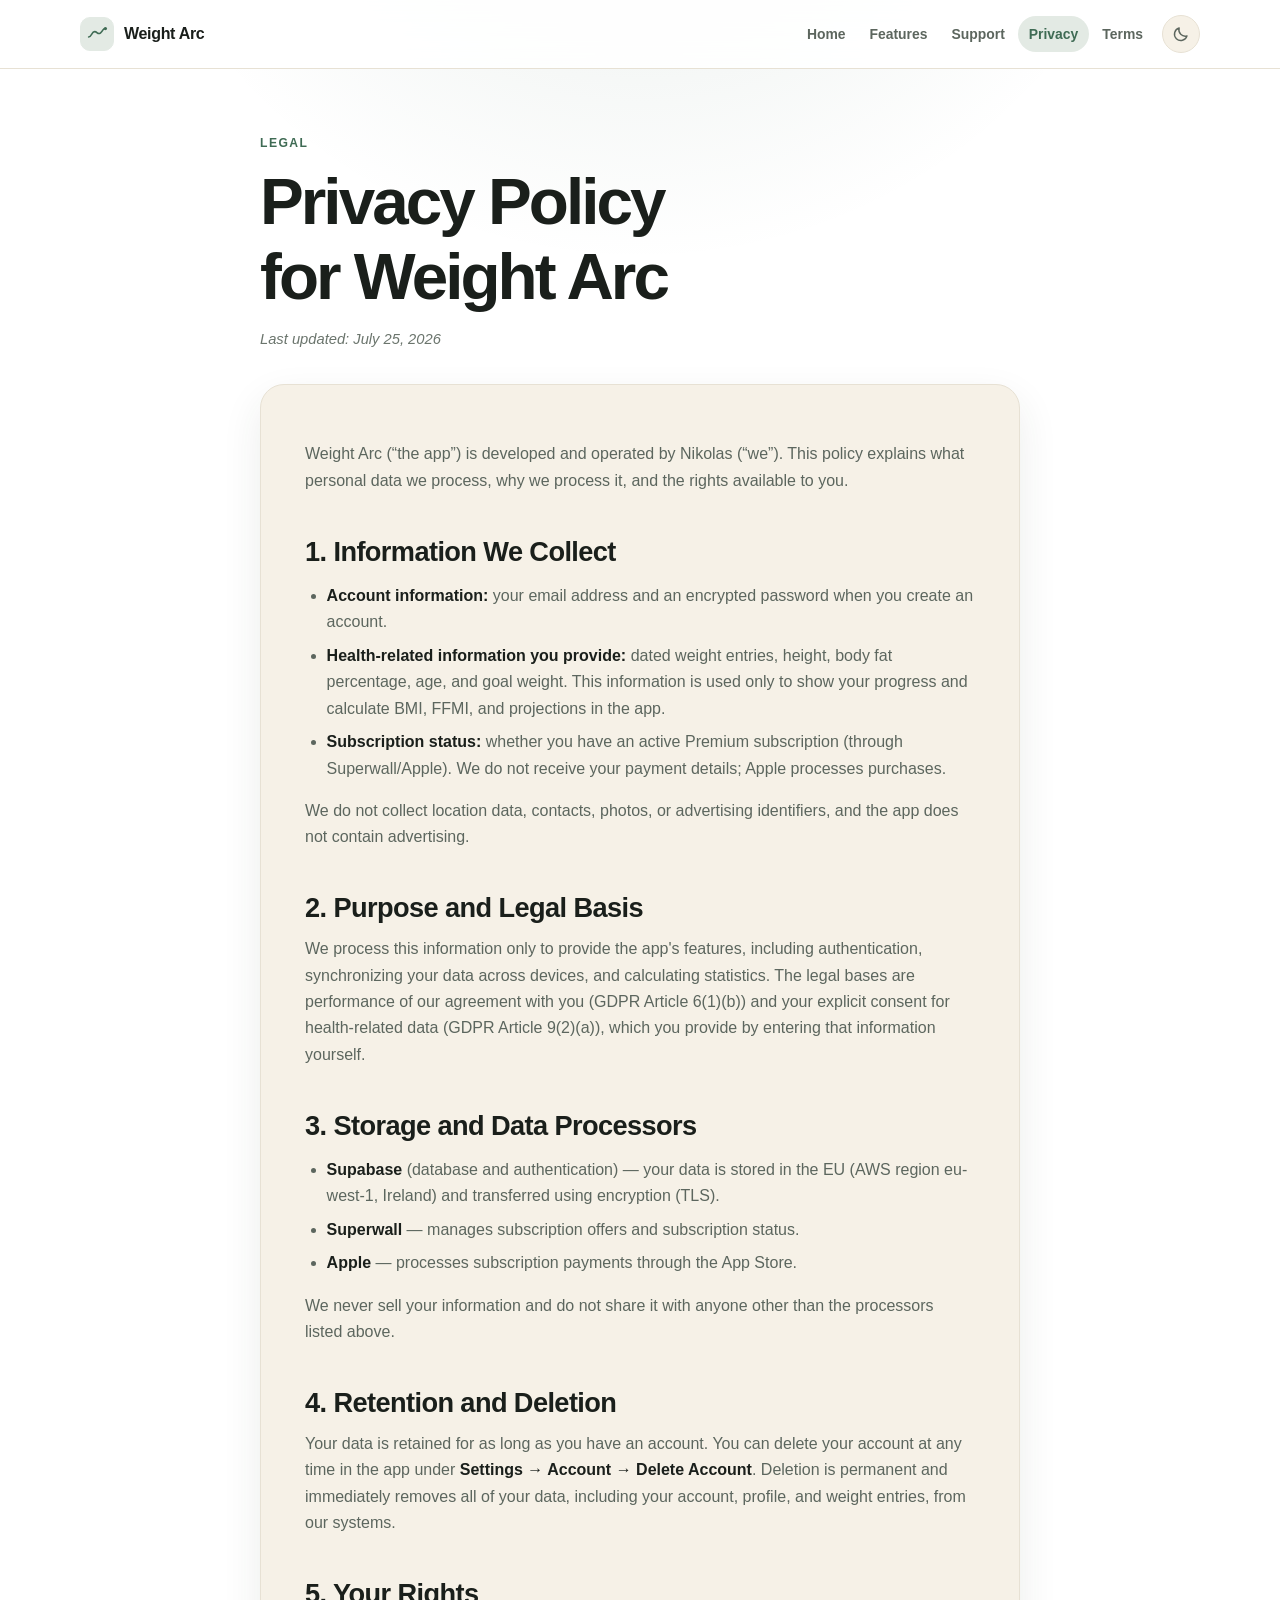
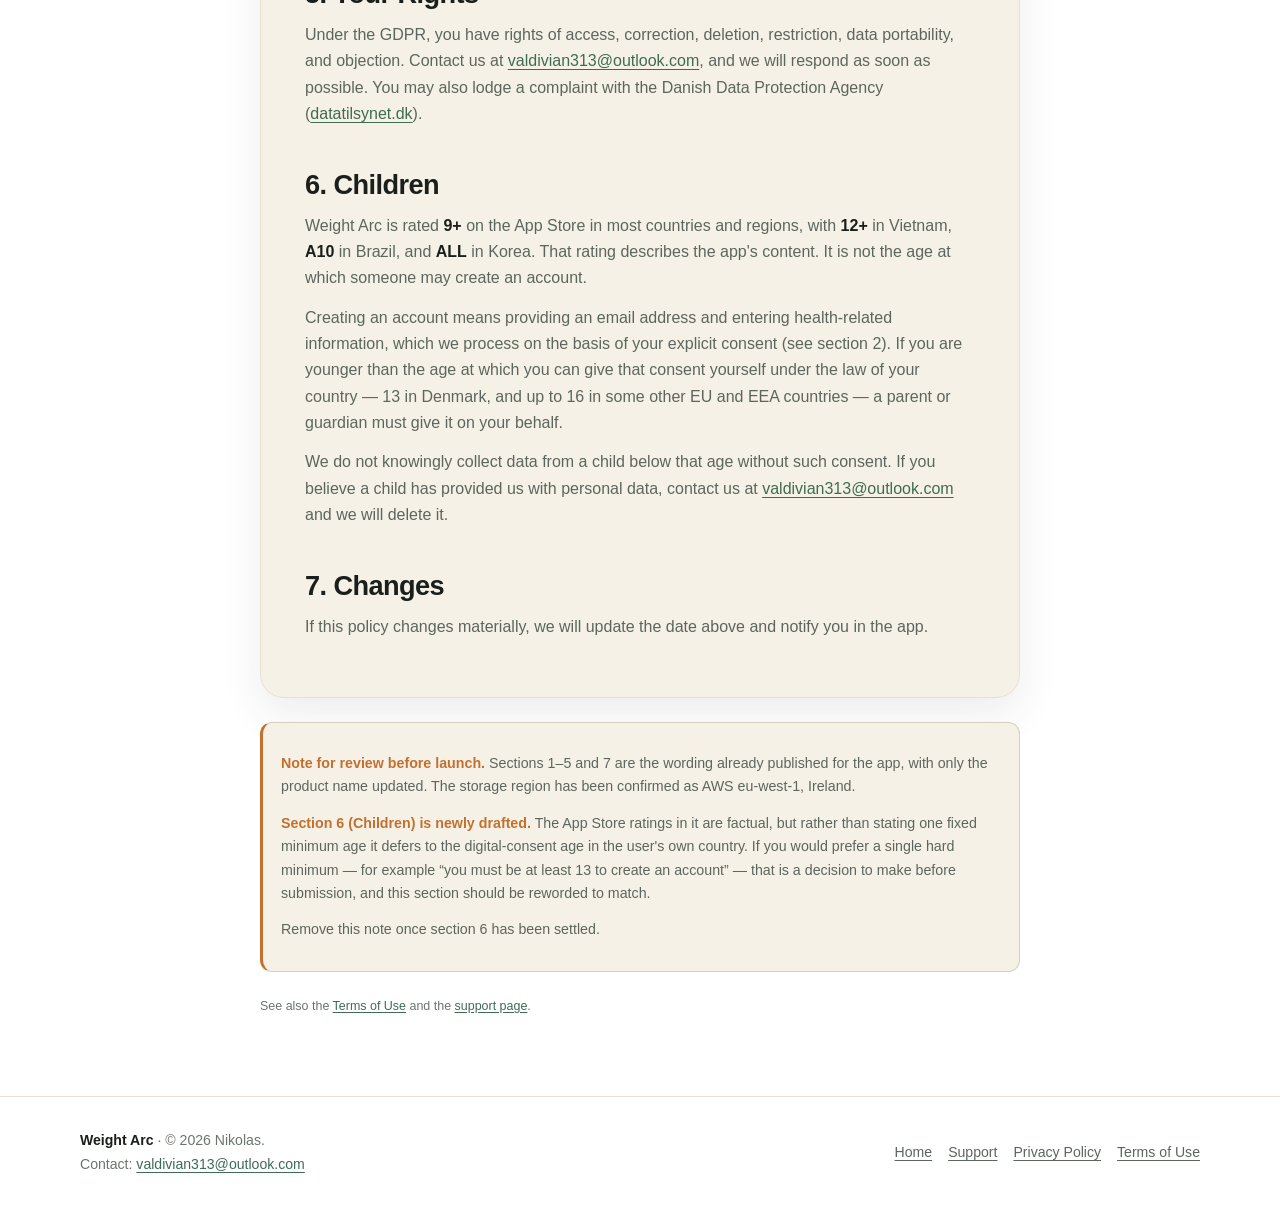
==== commit 07ed7568: "Add Children section to privacy policy Adds section 6 covering the App Store age ratings (9+ in most" ====
--- a/privacy/index.html
+++ b/privacy/index.html
@@ -86,7 +86,7 @@
   <p class="eyebrow">Legal</p>
   <h1>Privacy Policy for Weight Arc</h1>
   <!-- CONFIG: privacyEffectiveDate -->
-  <p class="updated"><em>Last updated: June 12, 2026</em></p>
+  <p class="updated"><em>Last updated: July 25, 2026</em></p>
 
   <div class="prose-body">
     <p>
@@ -168,7 +168,30 @@
       (<a href="https://www.datatilsynet.dk" rel="noopener">datatilsynet.dk</a>).
     </p>
 
-    <h2>6. Changes</h2>
+    <h2>6. Children</h2>
+    <p>
+      Weight Arc is rated <strong>9+</strong> on the App Store in most countries
+      and regions, with <strong>12+</strong> in Vietnam, <strong>A10</strong> in
+      Brazil, and <strong>ALL</strong> in Korea. That rating describes the app's
+      content. It is not the age at which someone may create an account.
+    </p>
+    <p>
+      Creating an account means providing an email address and entering
+      health-related information, which we process on the basis of your explicit
+      consent (see section 2). If you are younger than the age at which you can
+      give that consent yourself under the law of your country — 13 in Denmark,
+      and up to 16 in some other EU and EEA countries — a parent or guardian must
+      give it on your behalf.
+    </p>
+    <p>
+      We do not knowingly collect data from a child below that age without such
+      consent. If you believe a child has provided us with personal data, contact
+      us at
+      <a href="mailto:valdivian313@outlook.com">valdivian313@outlook.com</a> and
+      we will delete it.
+    </p>
+
+    <h2>7. Changes</h2>
     <p>
       If this policy changes materially, we will update the date above and notify
       you in the app.
@@ -183,24 +206,19 @@
   -->
   <div class="review-note">
     <p>
-      <strong>Note for review before launch.</strong> This policy is the wording
-      already published for the app; only the product name has been updated. Two
-      points are worth confirming before the App Store submission:
-    </p>
-    <ul>
-      <li>
-        The policy does not currently state a <strong>minimum age</strong> or
-        address use by children. App Store review often expects this.
-      </li>
-      <li>
-        The stated storage region (<strong>AWS eu-west-1, Ireland</strong>)
-        should be confirmed against the actual Supabase project settings.
-      </li>
-    </ul>
-    <p>
-      Remove this note once both points have been checked. It is the only added
-      content on this page.
-    </p>
+      <strong>Note for review before launch.</strong> Sections 1&ndash;5 and 7
+      are the wording already published for the app, with only the product name
+      updated. The storage region has been confirmed as AWS eu-west-1, Ireland.
+    </p>
+    <p>
+      <strong>Section 6 (Children) is newly drafted.</strong> The App Store
+      ratings in it are factual, but rather than stating one fixed minimum age it
+      defers to the digital-consent age in the user's own country. If you would
+      prefer a single hard minimum — for example &ldquo;you must be at least 13
+      to create an account&rdquo; — that is a decision to make before submission,
+      and this section should be reworded to match.
+    </p>
+    <p>Remove this note once section 6 has been settled.</p>
   </div>
 
   <p class="figure-note" style="text-align: left; margin-top: 24px;">
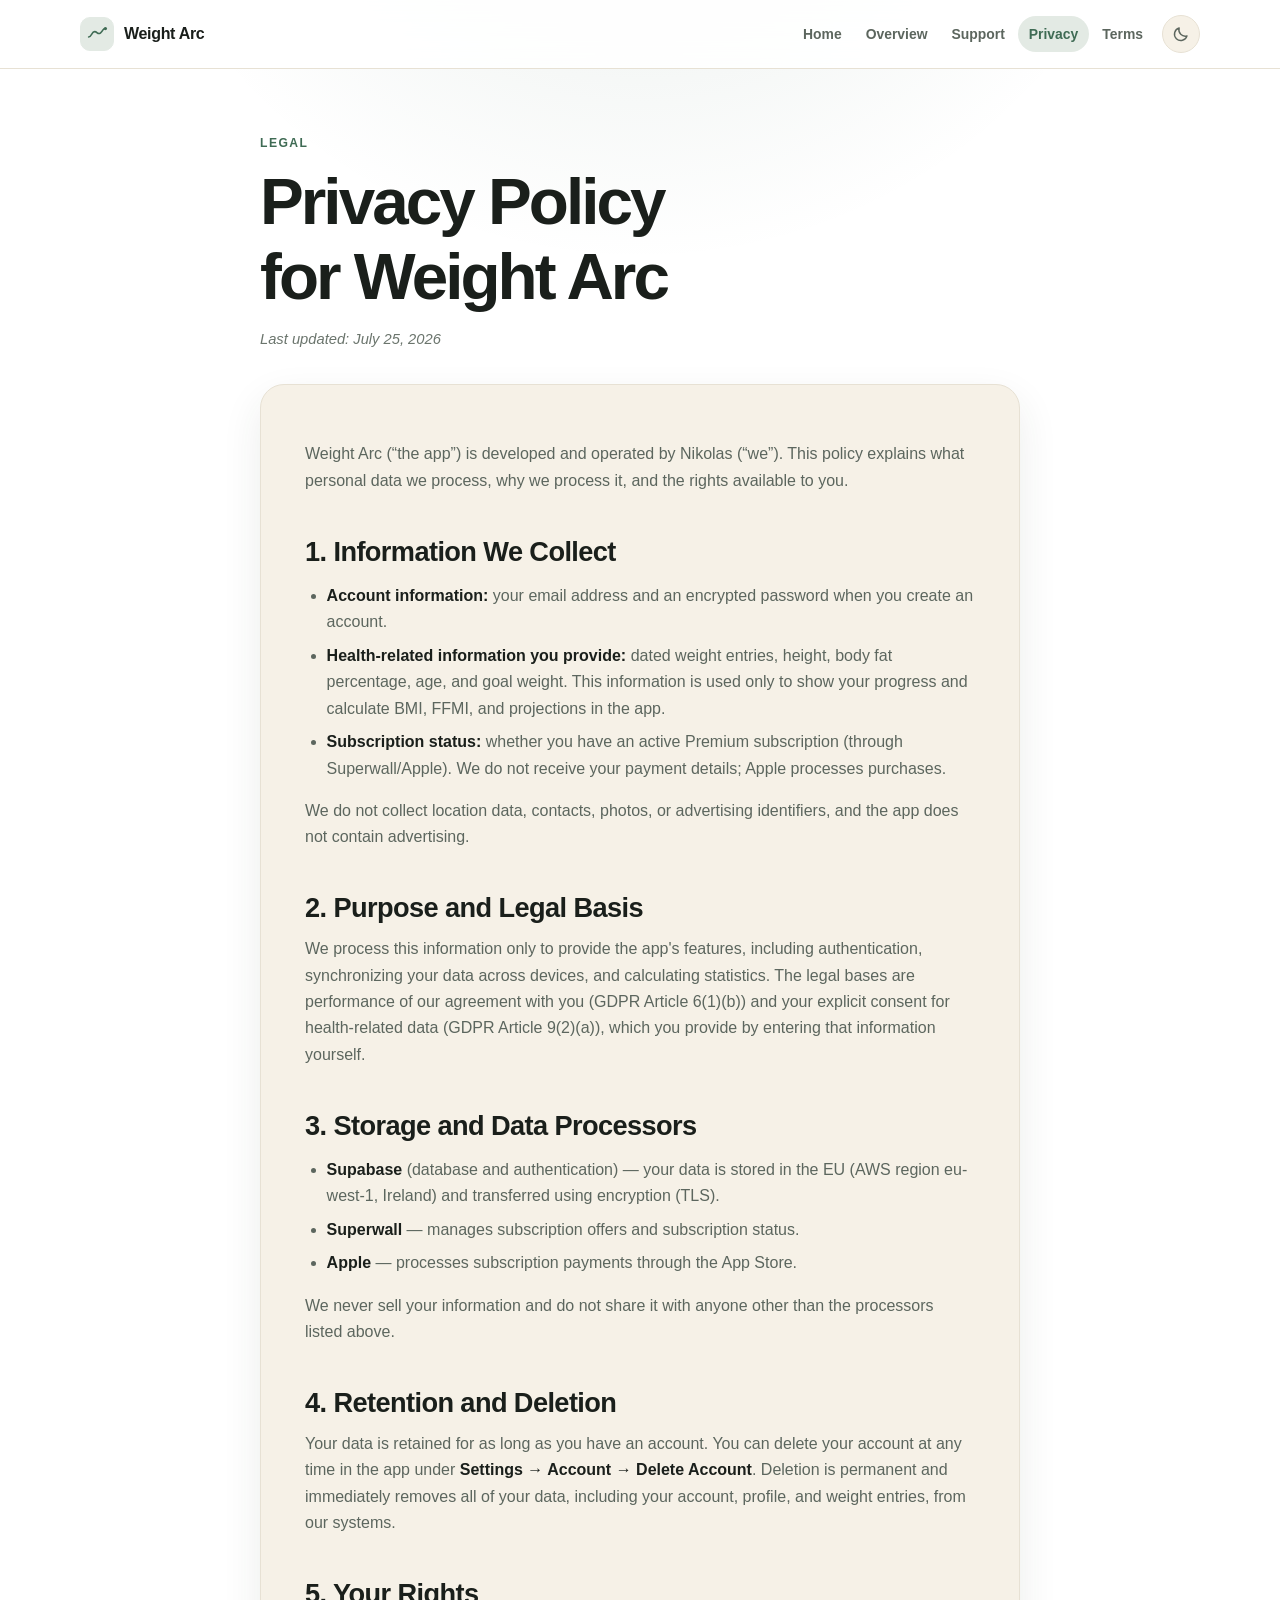
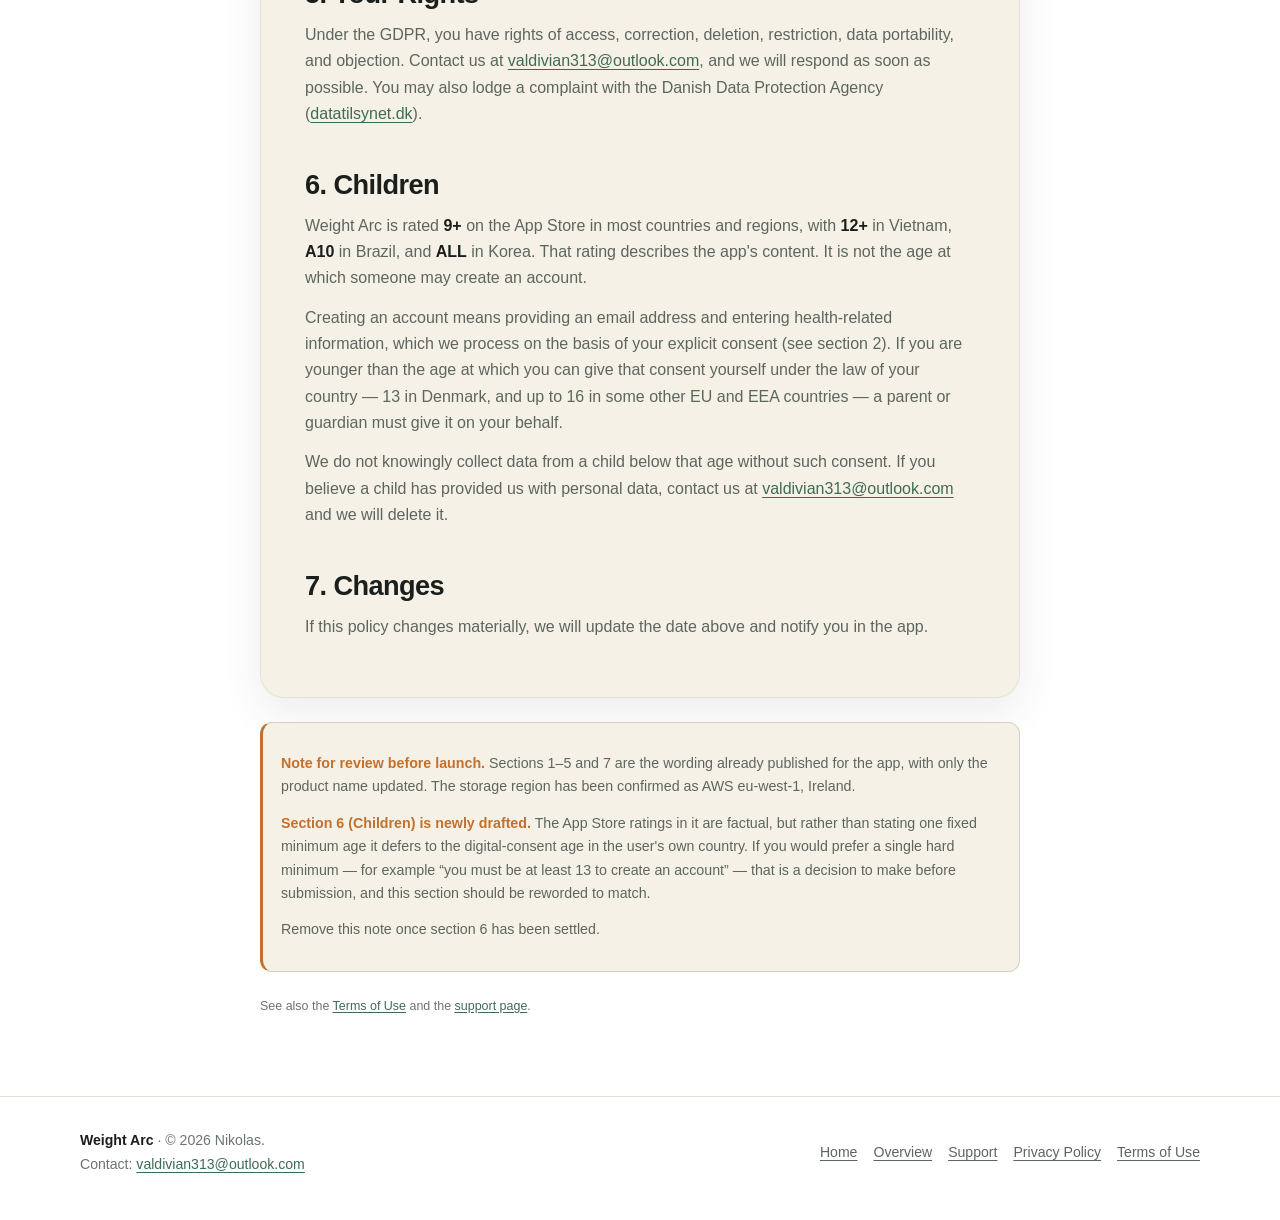
==== commit 3e565fc0: "Add /marketing/ overview page for the App Store Marketing URL Adds a real subpage alongside privacy " ====
--- a/privacy/index.html
+++ b/privacy/index.html
@@ -63,7 +63,7 @@
     <div class="header-actions">
       <nav class="site-nav" aria-label="Primary">
         <a href="../">Home</a>
-        <a href="../#features">Features</a>
+        <a href="../marketing/">Overview</a>
         <a href="../support/">Support</a>
         <a href="./" aria-current="page">Privacy</a>
         <a href="../terms/">Terms</a>
@@ -237,6 +237,7 @@
     </p>
     <nav class="footer-links" aria-label="Footer">
       <a href="../">Home</a>
+      <a href="../marketing/">Overview</a>
       <a href="../support/">Support</a>
       <a href="./">Privacy Policy</a>
       <a href="../terms/">Terms of Use</a>
--- a/assets/css/styles.css
+++ b/assets/css/styles.css
@@ -1112,6 +1112,11 @@
     grid-template-columns: repeat(3, minmax(0, 1fr));
   }
 
+  /* Exactly four cards read better as a 2x2 block than as 3 + 1 orphan. */
+  .feature-grid.grid-4 {
+    grid-template-columns: repeat(2, minmax(0, 1fr));
+  }
+
   .faq-grid,
   .split-section {
     grid-template-columns: repeat(2, minmax(0, 1fr));
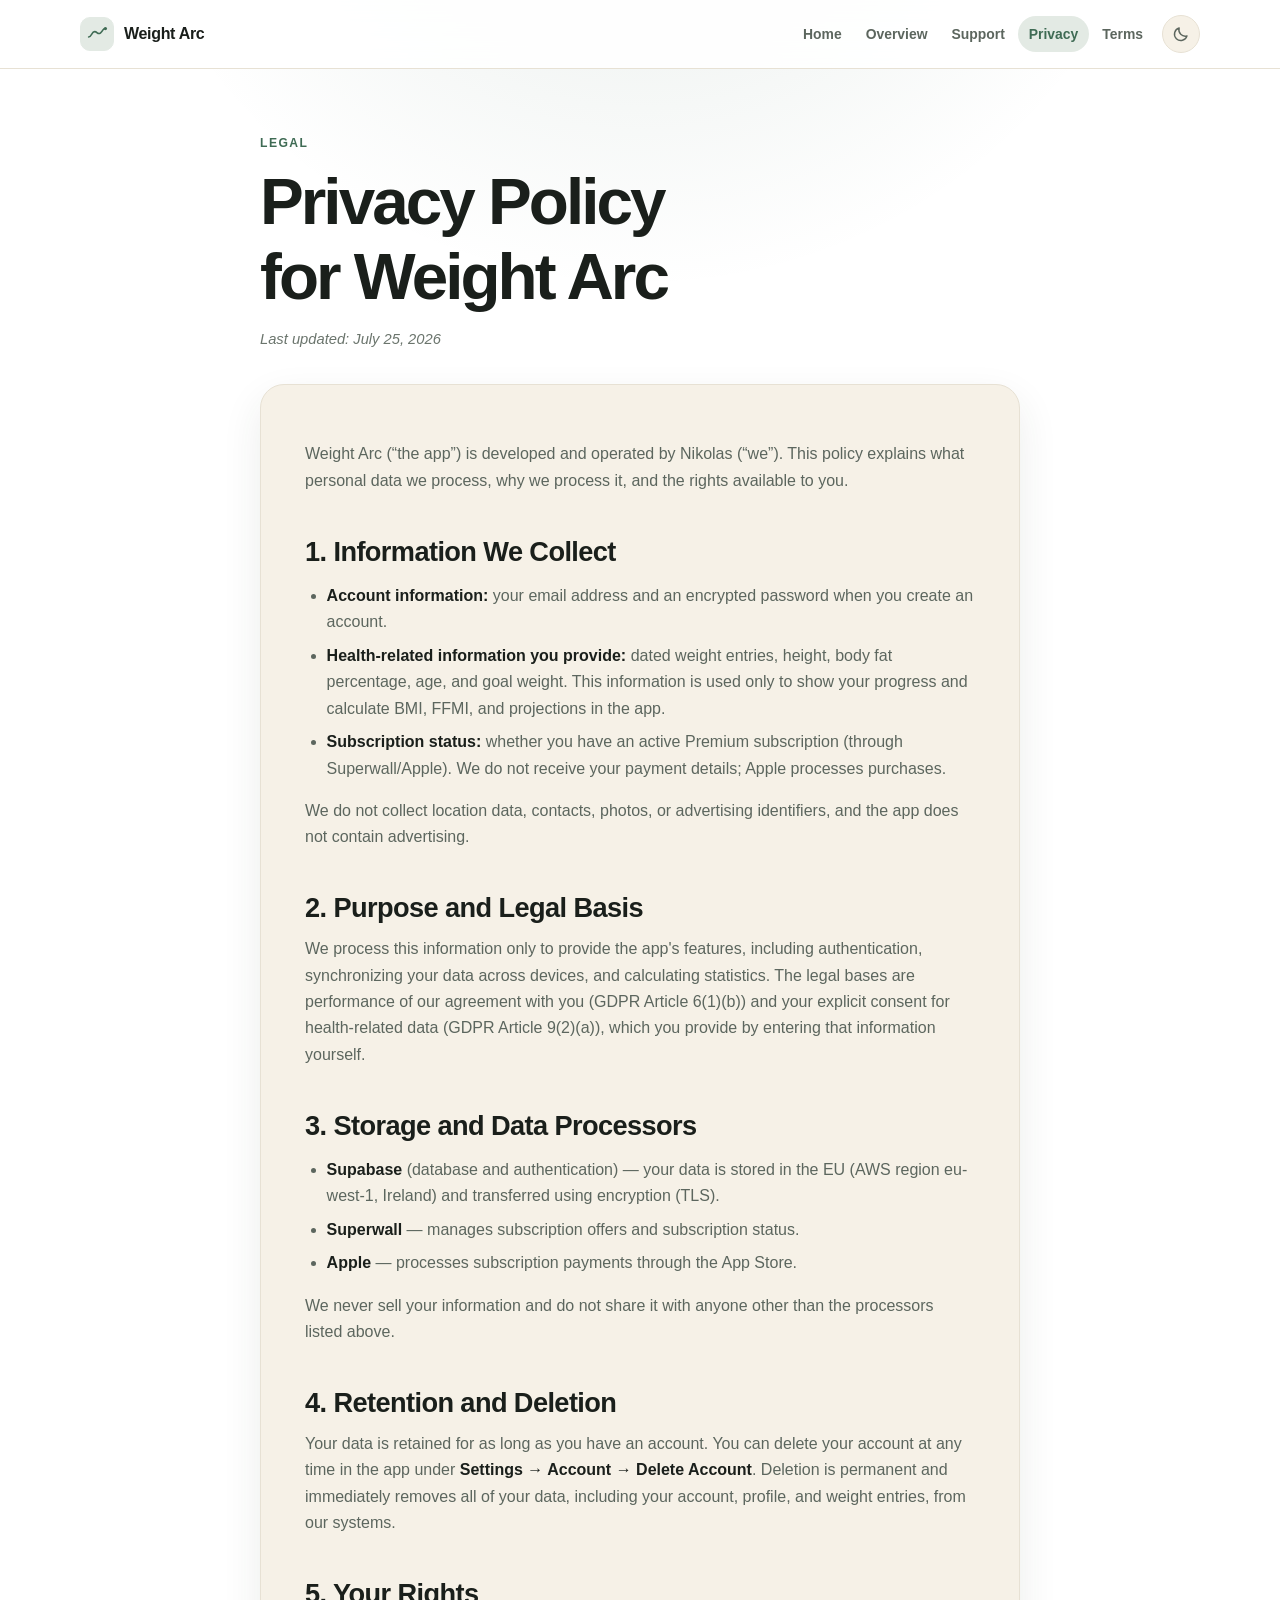
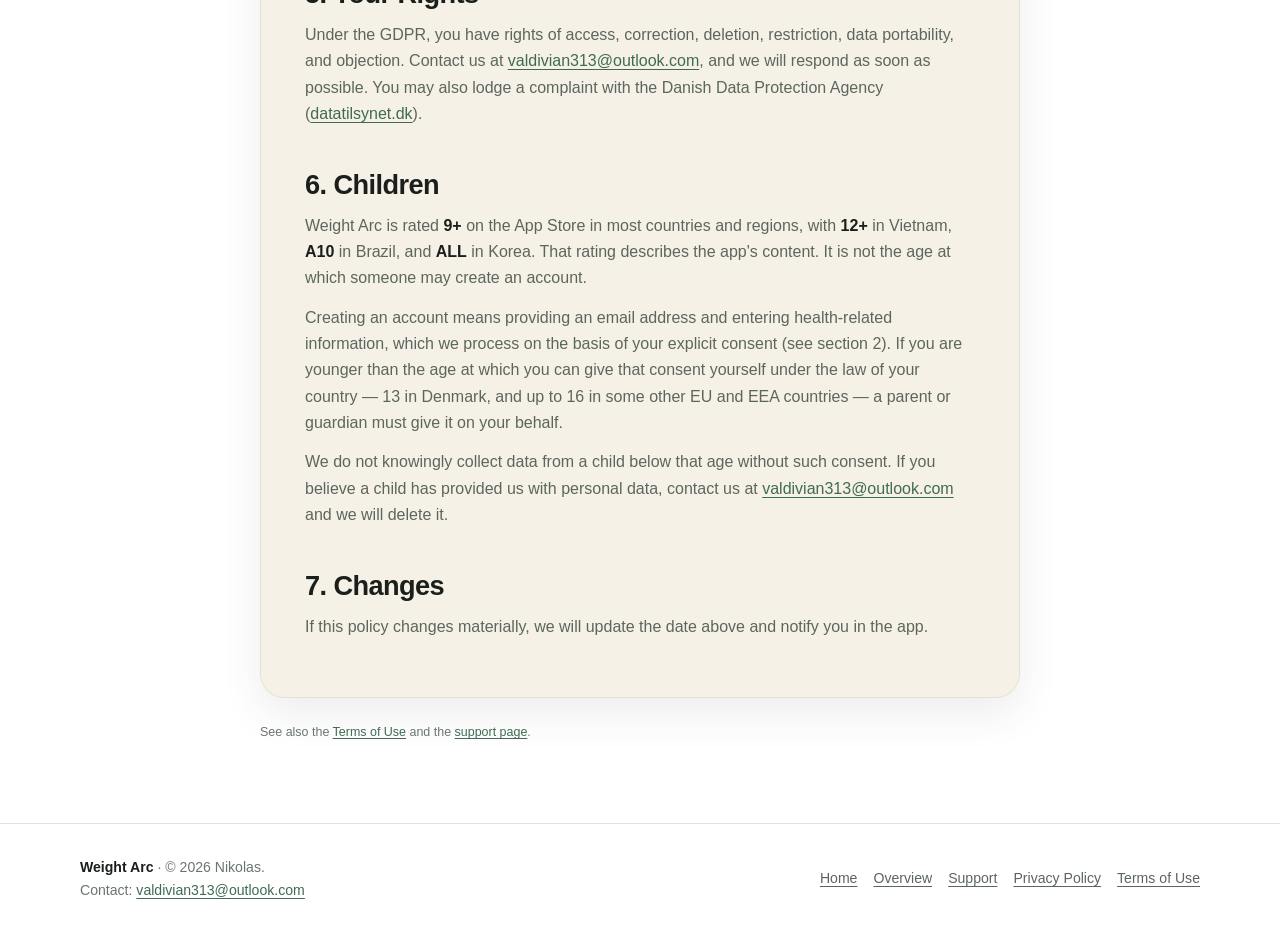
==== commit e137b080: "Finalise legal pages: remove review notes, add IP clause and EULA reference Privacy has been reviewe" ====
--- a/privacy/index.html
+++ b/privacy/index.html
@@ -198,29 +198,6 @@
     </p>
   </div>
 
-  <!--
-    REVIEW NOTE — visible on purpose. This wording is carried over from the
-    policy already published by the app's `legal` Supabase function, with only
-    the product name updated. The gaps listed below were NOT invented here,
-    because inventing them would create claims the app does not support.
-  -->
-  <div class="review-note">
-    <p>
-      <strong>Note for review before launch.</strong> Sections 1&ndash;5 and 7
-      are the wording already published for the app, with only the product name
-      updated. The storage region has been confirmed as AWS eu-west-1, Ireland.
-    </p>
-    <p>
-      <strong>Section 6 (Children) is newly drafted.</strong> The App Store
-      ratings in it are factual, but rather than stating one fixed minimum age it
-      defers to the digital-consent age in the user's own country. If you would
-      prefer a single hard minimum — for example &ldquo;you must be at least 13
-      to create an account&rdquo; — that is a decision to make before submission,
-      and this section should be reworded to match.
-    </p>
-    <p>Remove this note once section 6 has been settled.</p>
-  </div>
-
   <p class="figure-note" style="text-align: left; margin-top: 24px;">
     See also the <a href="../terms/">Terms of Use</a> and the
     <a href="../support/">support page</a>.
--- a/assets/css/styles.css
+++ b/assets/css/styles.css
@@ -891,21 +891,6 @@
   color: var(--text);
 }
 
-.review-note {
-  margin: 24px 0 0;
-  padding: 16px 18px;
-  border: 1px solid var(--border-strong);
-  border-left: 3px solid var(--warning);
-  border-radius: var(--radius-md);
-  background: var(--surface);
-  color: var(--muted);
-  font-size: 0.89rem;
-}
-
-.review-note strong {
-  color: var(--warning);
-}
-
 /* --------------------------------------------------------------------------
    10. Support page
    -------------------------------------------------------------------------- */
